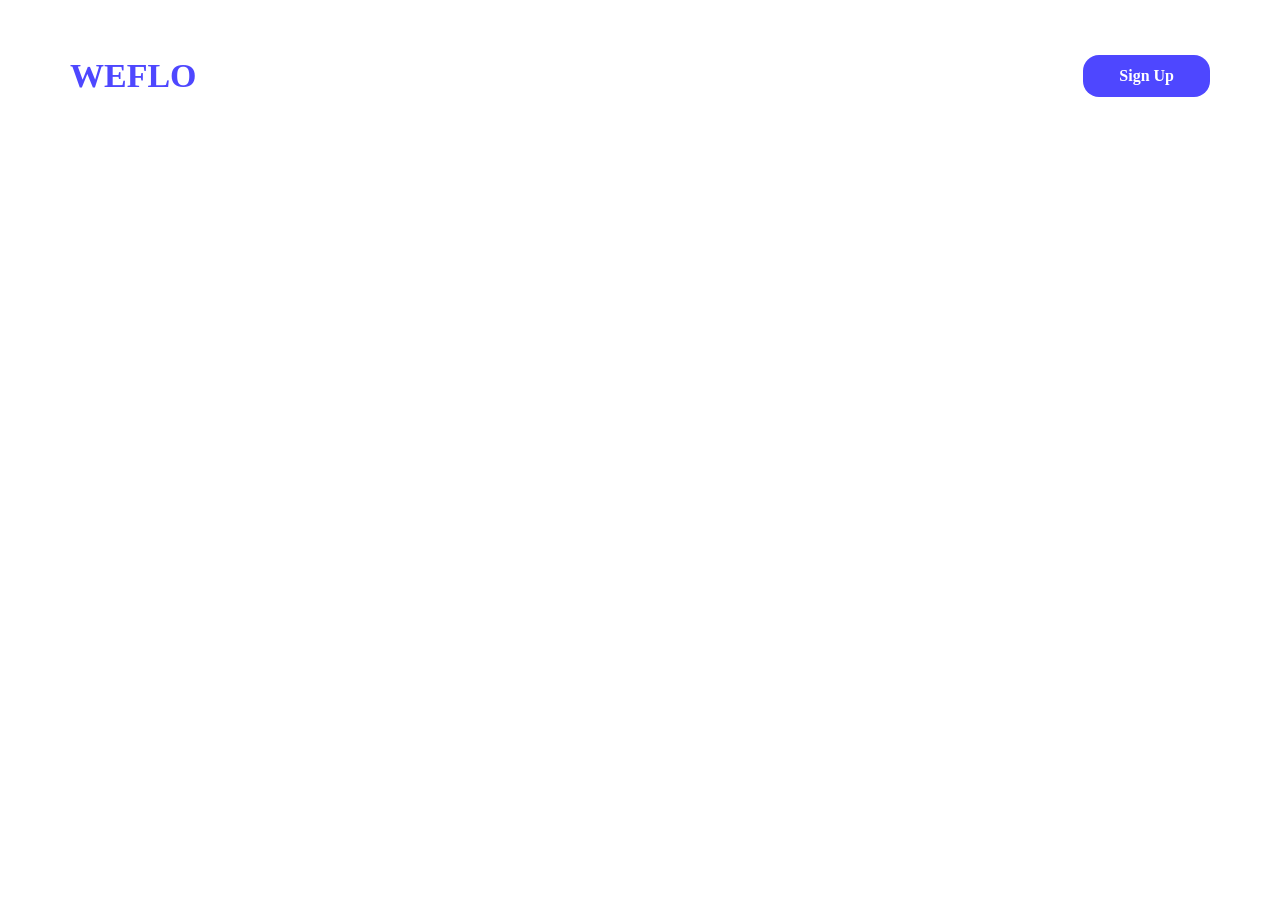
==== B12A01-landing-launchpad/index.html @ a4f05caf "Add navigation bar layout and styling" ====
<!DOCTYPE html>
<html lang="en">

<head>
    <meta charset="UTF-8">
    <meta name="viewport" content="width=device-width, initial-scale=1.0">
    <title>B12A01-landing-launchpad</title>

    <link rel="preconnect" href="https://fonts.googleapis.com">
    <link rel="preconnect" href="https://fonts.gstatic.com" crossorigin>
    <link
        href="https://fonts.googleapis.com/css2?family=Fira+Code:wght@300..700&family=Inter:ital,opsz,wght@0,14..32,100..900;1,14..32,100..900&family=Merriweather:ital,opsz,wght@0,18..144,300..900;1,18..144,300..900&family=Open+Sans:ital,wght@0,300..800;1,300..800&family=Plus+Jakarta+Sans:ital,wght@0,200..800;1,200..800&family=Poppins:ital,wght@0,100;0,200;0,300;0,400;0,500;0,600;0,700;0,800;0,900;1,100;1,200;1,300;1,400;1,500;1,600;1,700;1,800;1,900&family=Raleway:ital,wght@0,100..900;1,100..900&display=swap"
        rel="stylesheet">

    <link rel="stylesheet" href="styles/styles.css">
</head>

<body>

    <header>
        <nav class="nav-bar">
            <div class="logo">Weflo</div>
            <div class="button primary-color">Sign Up</div>
        </nav>
    </header>
    <main>

    </main>
    <footer>

    </footer>








</body>

</html>
---- B12A01-landing-launchpad/styles/styles.css ----
* {
    padding: 0;
    margin: 0;
    box-sizing: border-box;
    font-family: font-family: "Raleway", sans-serif;

}

body {
    min-height: 100vh;
}


/* Shared Styles */

.primary-color {
    background-color: #4E47FF;
}

.nav-bar {
    max-width: 1140px;
    margin: 0 auto;
    display: flex;
    justify-content: space-between;
    align-items: center;
    padding: 50px 0;
}

.logo {
    font-size: 34px;
    font-weight: 900;
    line-height: 51px;
    color: #4E47FF;
    text-transform: uppercase;
}
.button {
    font-size: 16px;
    font-weight: bold;
    color: white;
    padding: 12px 36px;
    border-radius: 16px;
}
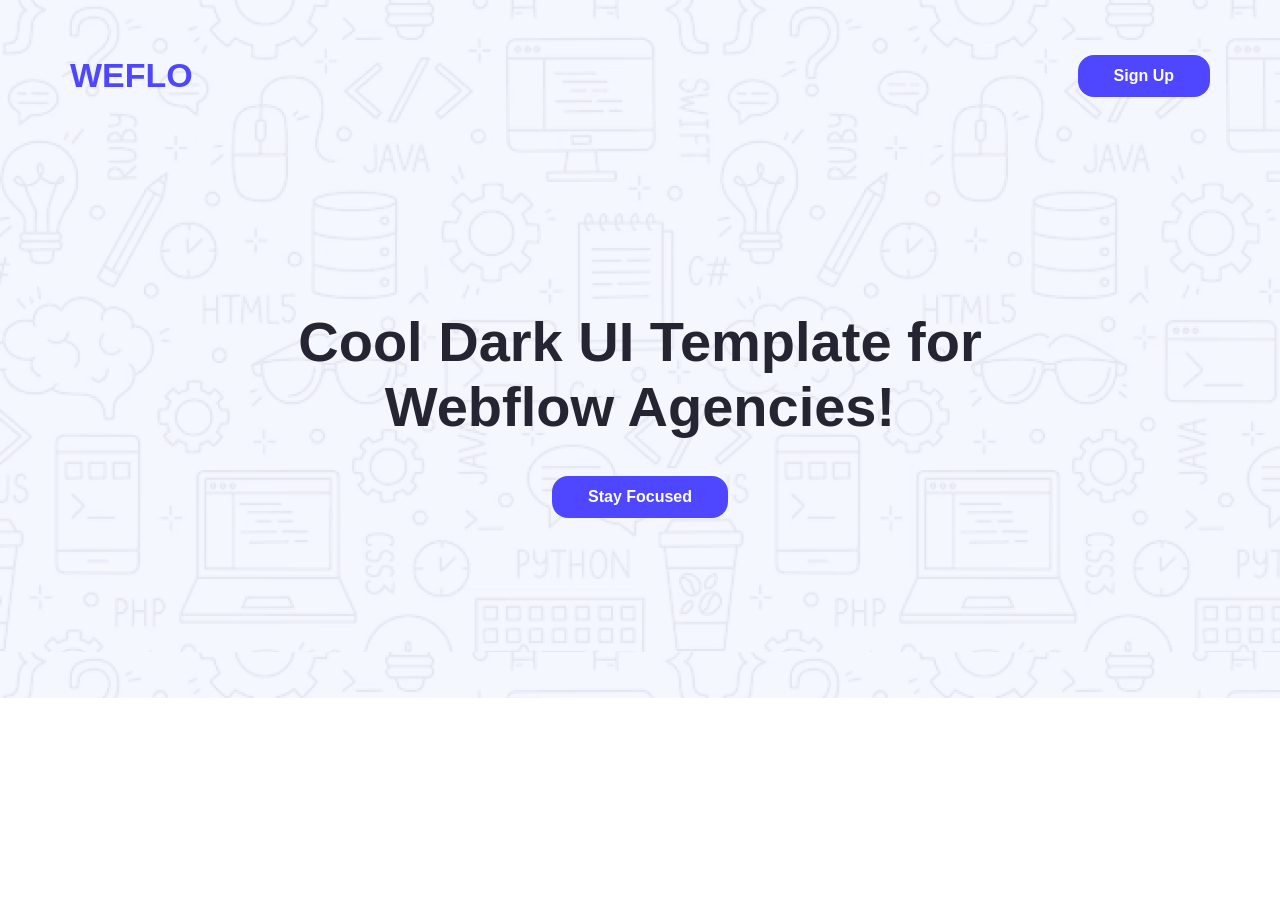
==== commit 8b277ad0: "Add banner layout and styling" ====
--- a/B12A01-landing-launchpad/index.html
+++ b/B12A01-landing-launchpad/index.html
@@ -20,8 +20,12 @@
     <header>
         <nav class="nav-bar">
             <div class="logo">Weflo</div>
-            <div class="button primary-color">Sign Up</div>
+            <div class="primary-btn primary-bg-color">Sign Up</div>
         </nav>
+        <section class="banner text-center">
+            <h1 class="banner-title">Cool Dark UI Template for Webflow Agencies!</h1>
+            <button class="primary-btn primary-bg-color">Stay Focused</button>
+        </section>
     </header>
     <main>
 
--- a/B12A01-landing-launchpad/styles/styles.css
+++ b/B12A01-landing-launchpad/styles/styles.css
@@ -2,7 +2,7 @@
     padding: 0;
     margin: 0;
     box-sizing: border-box;
-    font-family: font-family: "Raleway", sans-serif;
+    font-family: "Raleway", sans-serif;
 
 }
 
@@ -13,13 +13,29 @@
 
 /* Shared Styles */
 
-.primary-color {
+.primary-bg-color {
     background-color: #4E47FF;
 }
 
-.nav-bar {
+.primary-btn {
+    font-size: 16px;
+    font-weight: bold;
+    color: white;
+    padding: 12px 36px;
+    border-radius: 16px;
+    border: none;
+}
+
+.text-center {
+    text-align: center;
+}
+
+.nav-bar,
+.banner {
     max-width: 1140px;
     margin: 0 auto;
+}
+.nav-bar {
     display: flex;
     justify-content: space-between;
     align-items: center;
@@ -33,10 +49,23 @@
     color: #4E47FF;
     text-transform: uppercase;
 }
-.button {
-    font-size: 16px;
+
+
+
+.banner {
+    padding: 158px 0;
+}
+
+.banner-title {
+    width: 905px;
+    margin: 0 auto;
+    font-size: 56px;
+    color: #252432;
     font-weight: bold;
-    color: white;
-    padding: 12px 36px;
-    border-radius: 16px;
+    margin-bottom: 37px;
+}
+
+header {
+    background-image: url(../Assets/Hero-bg.png);
+    min-height: 698px;
 }
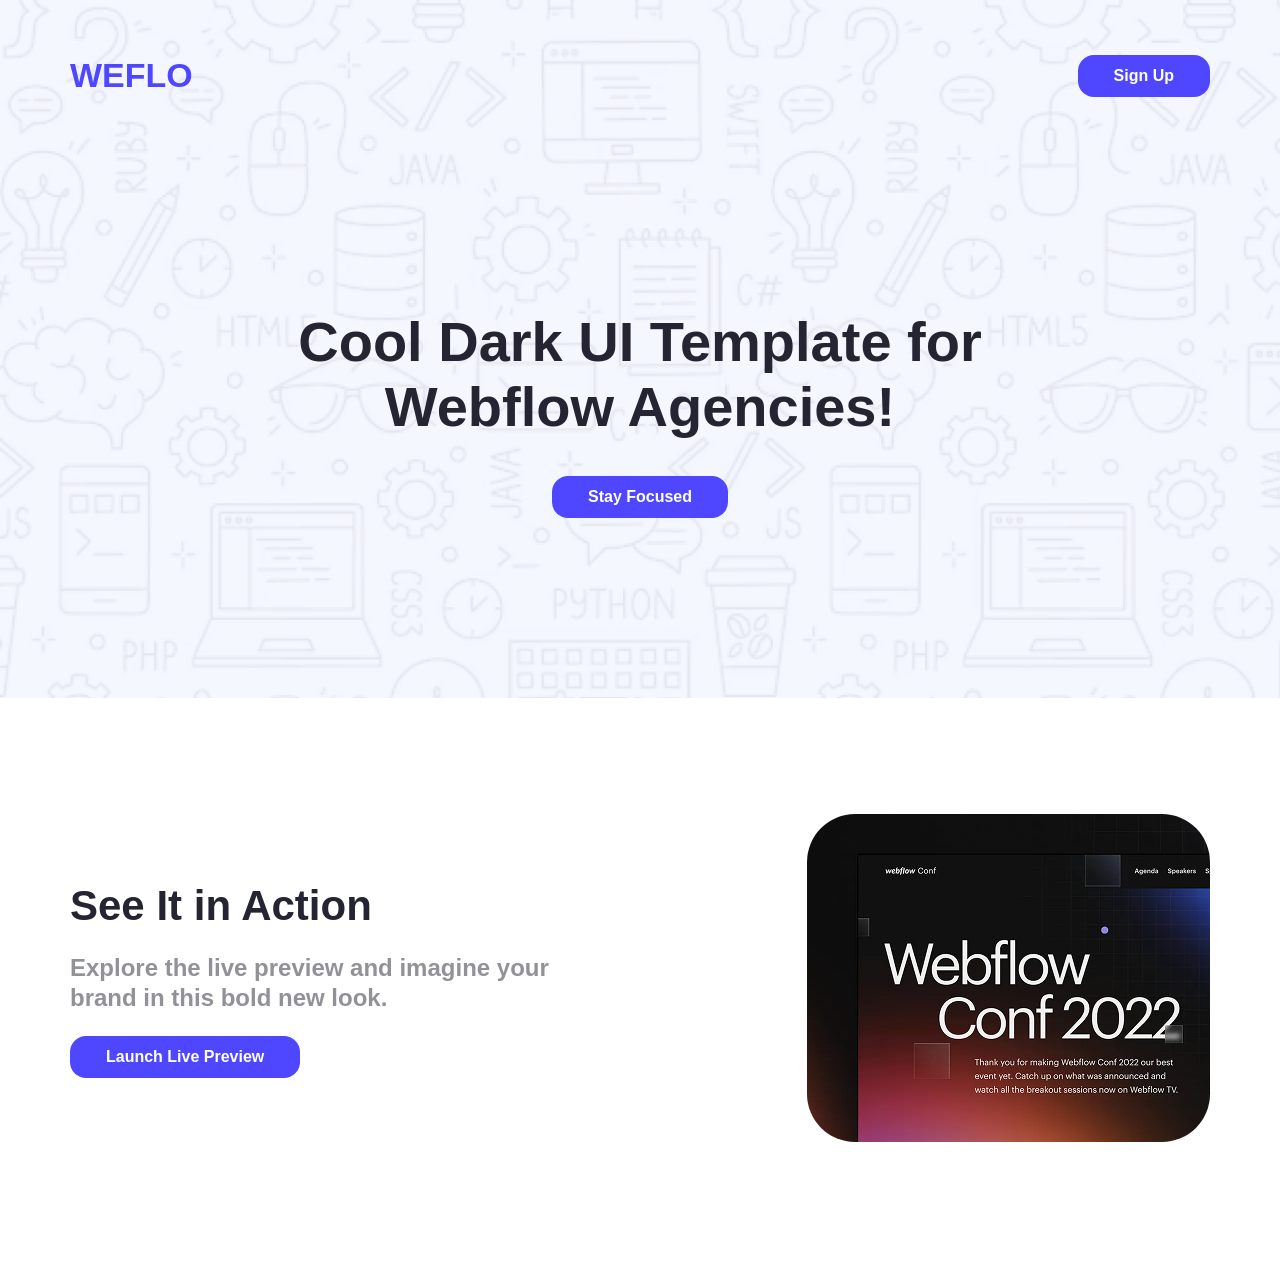
==== commit 76a1a179: "Add action section layout and styling" ====
--- a/B12A01-landing-launchpad/index.html
+++ b/B12A01-landing-launchpad/index.html
@@ -27,9 +27,64 @@
             <button class="primary-btn primary-bg-color">Stay Focused</button>
         </section>
     </header>
+
     <main>
 
+        <div class="action-section">
+            <div class="action-content">
+                <h2 class="action-title">See It in Action</h2>
+                <h3 class="action-sub-title">Explore the live preview and imagine your brand in this bold new look.</h3>
+                <button class="action-button primary-btn primary-bg-color">Launch Live Preview</button>
+            </div>
+            <div class="action-section-img">
+                <img src="Assets/wc-mini.png" alt="">
+            </div>
+        </div>
+
+
+
+
+
+
+
+
+
+
+
+
+
+
+
+
+
+
+
+
+
+
+
+
+
+
+
+
     </main>
+
+
+
+
+
+
+
+
+
+
+
+
+
+
+
+
     <footer>
 
     </footer>
--- a/B12A01-landing-launchpad/styles/styles.css
+++ b/B12A01-landing-launchpad/styles/styles.css
@@ -31,7 +31,8 @@
 }
 
 .nav-bar,
-.banner {
+.banner,
+main {
     max-width: 1140px;
     margin: 0 auto;
 }
@@ -67,5 +68,35 @@
 
 header {
     background-image: url(../Assets/Hero-bg.png);
+    background-color: rgba(78, 71, 255, 0.01);
     min-height: 698px;
+    background-size: cover;
+}
+
+
+/* Action section styles */
+
+.action-section {
+    margin: 116px 0;
+    display: flex;
+    justify-content: space-between;
+    align-items: center;
+}
+.action-content {
+    width: 517px;
+}
+.action-title {
+    font-size: 42px;
+    color: #252432;
+    font-weight: bold;
+}
+.action-sub-title {
+    font-size: 24px;
+    line-height: 30px;
+    color: rgba(37, 36, 50, 0.5);
+    margin: 23px 0;
+}
+
+.action-section-img img{
+    border-radius: 48px;
 }
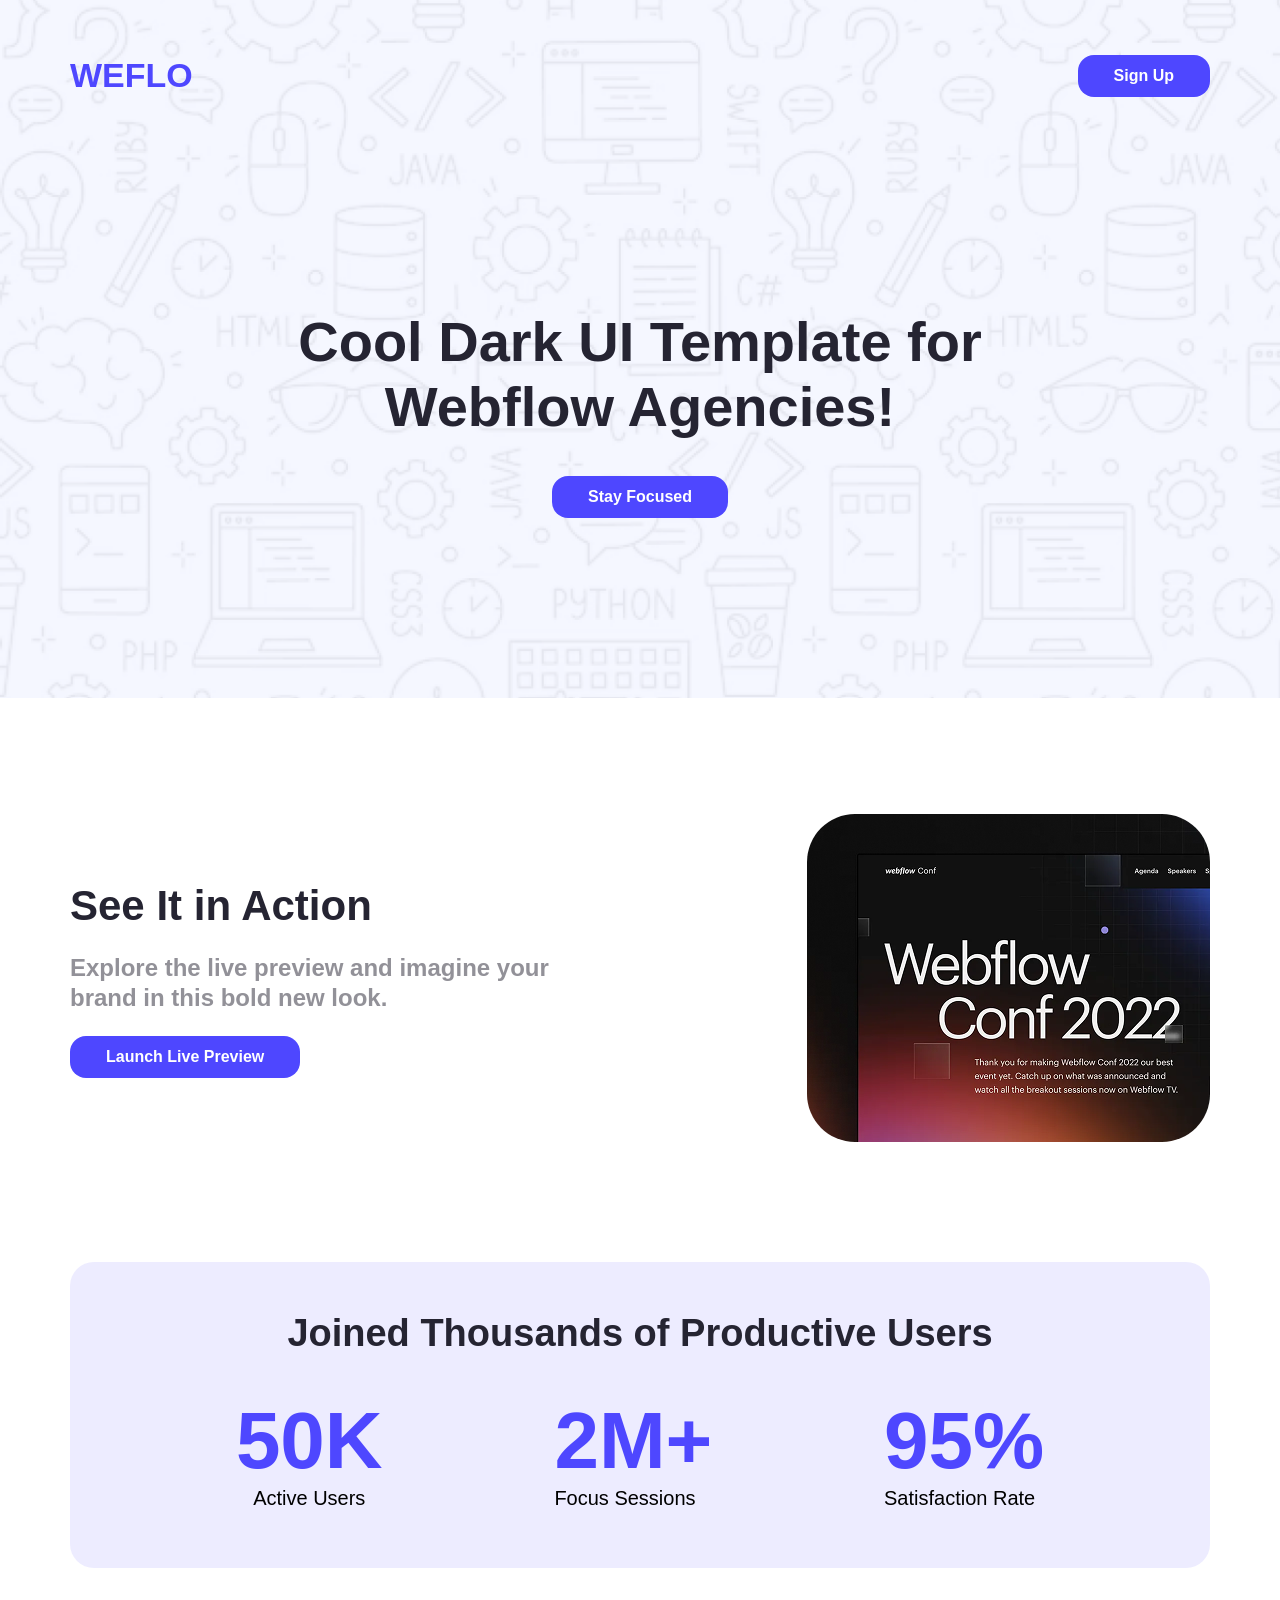
==== commit bcd87c99: "Add productive user section layout and styling" ====
--- a/B12A01-landing-launchpad/index.html
+++ b/B12A01-landing-launchpad/index.html
@@ -6,6 +6,11 @@
     <meta name="viewport" content="width=device-width, initial-scale=1.0">
     <title>B12A01-landing-launchpad</title>
 
+    <link rel="preconnect" href="https://fonts.googleapis.com">
+    <link rel="preconnect" href="https://fonts.gstatic.com" crossorigin>
+    <link
+        href="https://fonts.googleapis.com/css2?family=Fira+Code:wght@300..700&family=Inter:ital,opsz,wght@0,14..32,100..900;1,14..32,100..900&family=Merriweather:ital,opsz,wght@0,18..144,300..900;1,18..144,300..900&family=Open+Sans:ital,wght@0,300..800;1,300..800&family=Plus+Jakarta+Sans:ital,wght@0,200..800;1,200..800&family=Poppins:ital,wght@0,100;0,200;0,300;0,400;0,500;0,600;0,700;0,800;0,900;1,100;1,200;1,300;1,400;1,500;1,600;1,700;1,800;1,900&family=Raleway:ital,wght@0,100..900;1,100..900&display=swap"
+        rel="stylesheet">
     <link rel="preconnect" href="https://fonts.googleapis.com">
     <link rel="preconnect" href="https://fonts.gstatic.com" crossorigin>
     <link
@@ -30,7 +35,7 @@
 
     <main>
 
-        <div class="action-section">
+        <section class="action-section">
             <div class="action-content">
                 <h2 class="action-title">See It in Action</h2>
                 <h3 class="action-sub-title">Explore the live preview and imagine your brand in this bold new look.</h3>
@@ -39,8 +44,25 @@
             <div class="action-section-img">
                 <img src="Assets/wc-mini.png" alt="">
             </div>
-        </div>
+        </section>
 
+        <section class="productive-user-section">
+            <h2 class="productive-user-title text-center">Joined Thousands of Productive Users</h2>
+            <div class="stats-container">
+                <div class="stats-cards text-center">
+                    <h3 class="stats-matrics">50K</h3>
+                    <p class="stats-name">Active Users</p>
+                </div>
+                <div class="stats-cards">
+                    <h3 class="stats-matrics">2M+</h3>
+                    <p class="stats-name">Focus Sessions</p>
+                </div>
+                <div class="stats-cards">
+                    <h3 class="stats-matrics">95%</h3>
+                    <p class="stats-name">Satisfaction Rate</p>
+                </div>
+            </div>
+        </section>
 
 
 
--- a/B12A01-landing-launchpad/styles/styles.css
+++ b/B12A01-landing-launchpad/styles/styles.css
@@ -99,4 +99,39 @@
 
 .action-section-img img{
     border-radius: 48px;
+}
+
+/* Productive user section style */
+
+
+.productive-user-section {
+    margin: 116px 0 137px 0;
+    background: rgba(78, 71, 255, 0.1);
+    min-height: 306px;
+    padding: 50px 80px;
+    border-radius: 24px;
+}
+
+.productive-user-title {
+    font-size: 38px;
+    font-weight: bold;
+    color: #252432;
+}
+
+.stats-container {
+    margin-top: 40px;
+    display: flex;
+    justify-content: space-around;
+    align-items: center;
+}
+
+.stats-matrics {
+    font-family: "Inter", sans-serif;
+    color: #4E47FF;
+    font-size: 80px;
+    font-weight: bold;
+}
+
+.stats-name {
+    font-size: 20px;
 }
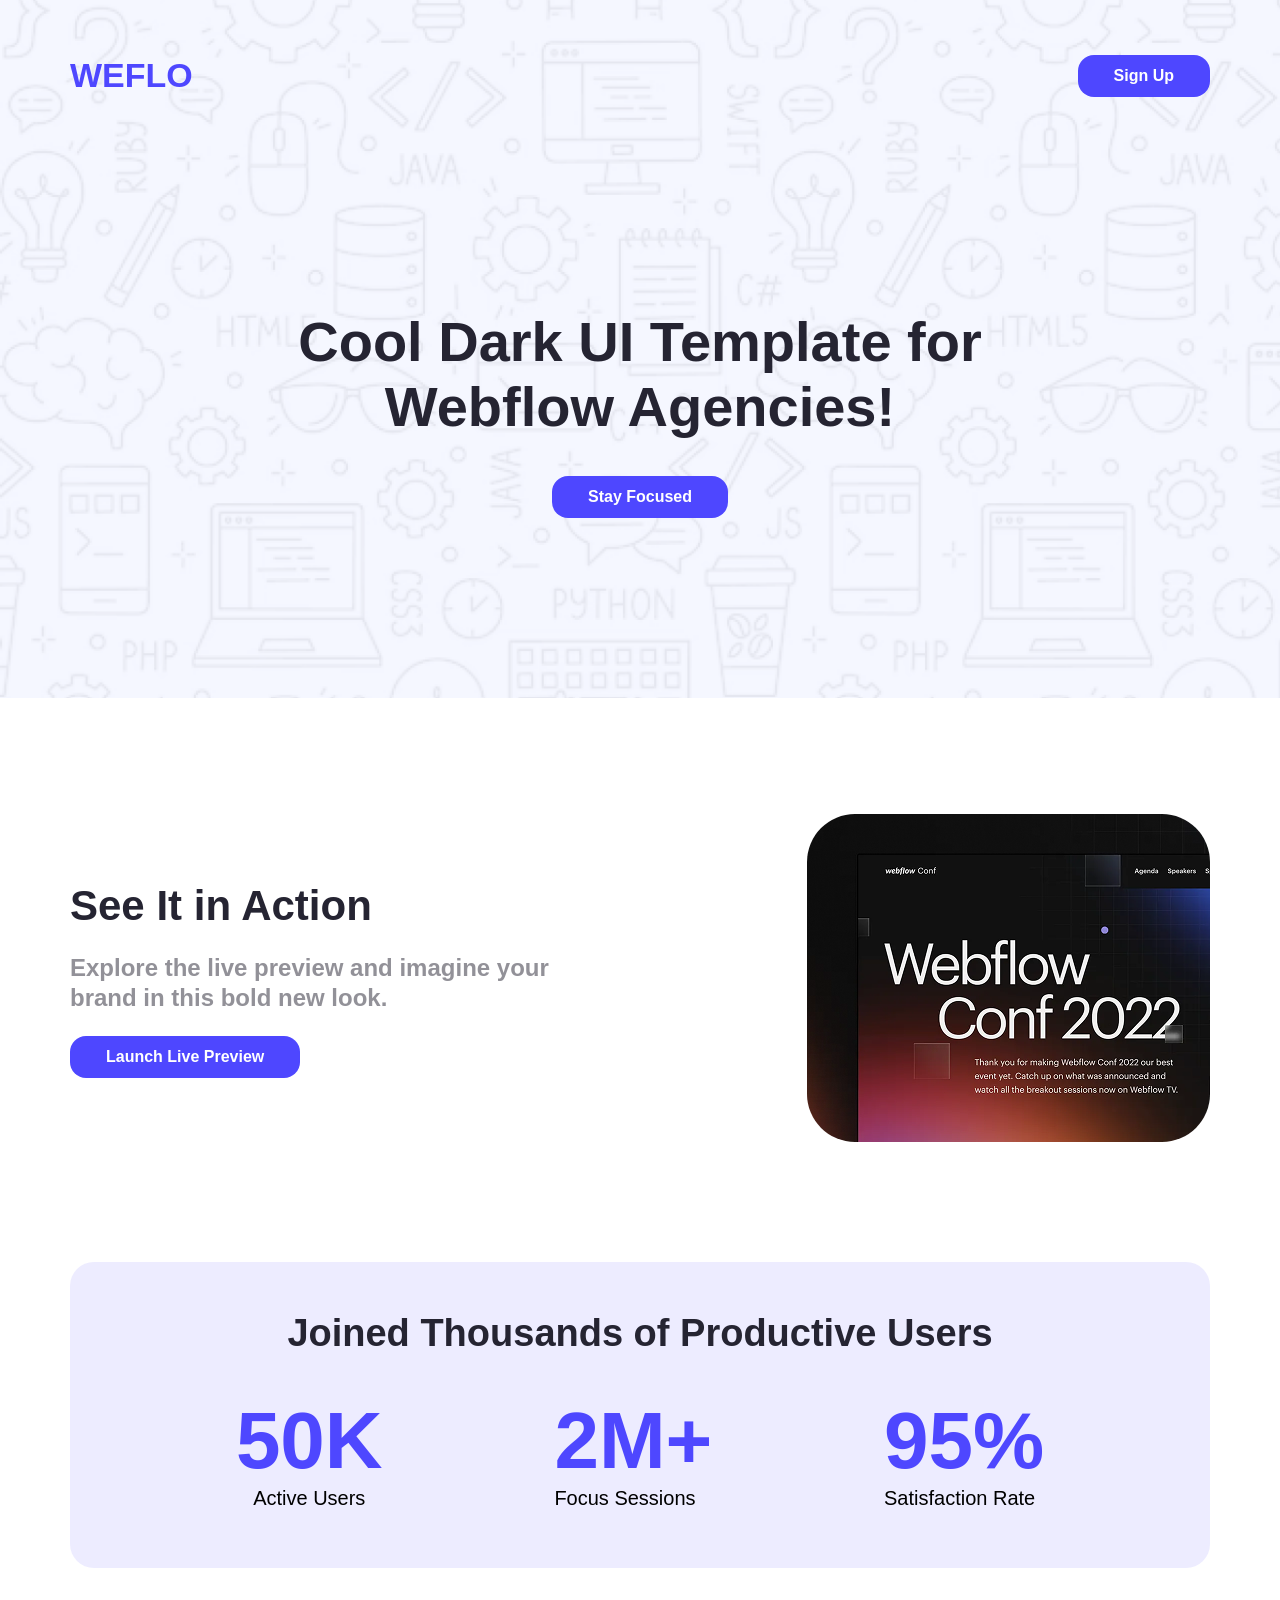
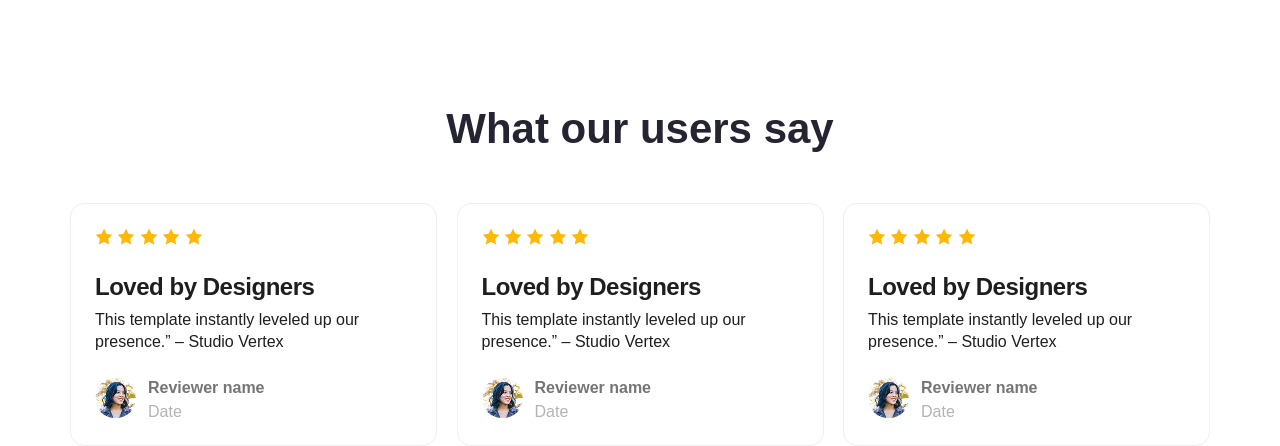
==== commit 803bae2f: "Add user feedback section layout and styling" ====
--- a/B12A01-landing-launchpad/index.html
+++ b/B12A01-landing-launchpad/index.html
@@ -64,6 +64,83 @@
             </div>
         </section>
 
+        <section class="user-feedback-section">
+            <h2 class="user-feedback-title text-center">What our users say</h2>
+            <div class="user-cards">
+                <div class="user-card-container">
+                    <div class="review-star-img">
+                        <img src="Assets/icon-star.png" alt="">
+                        <img src="Assets/icon-star.png" alt="">
+                        <img src="Assets/icon-star.png" alt="">
+                        <img src="Assets/icon-star.png" alt="">
+                        <img src="Assets/icon-star.png" alt="">
+                    </div>
+                    <div class="card-content">
+                        <h3 class="card-title">Loved by Designers</h3>
+                        <p class="card-description">This template instantly leveled up our presence.” – Studio Vertex
+                        </p>
+                    </div>
+                    <div class="reviwer">
+                        <div class="reviewer-img">
+                            <img src="Assets/avatar.png" alt="" class="user-img">
+                        </div>
+                        <div class="reviwer-info">
+                            <h4 class="reviewer-name">Reviewer name</h4>
+                            <p class="date">Date</p>
+                        </div>
+                    </div>
+                </div>
+
+                <div class="user-card-container">
+                    <div class="review-star-img">
+                        <img src="Assets/icon-star.png" alt="">
+                        <img src="Assets/icon-star.png" alt="">
+                        <img src="Assets/icon-star.png" alt="">
+                        <img src="Assets/icon-star.png" alt="">
+                        <img src="Assets/icon-star.png" alt="">
+                    </div>
+                    <div class="card-content">
+                        <h3 class="card-title">Loved by Designers</h3>
+                        <p class="card-description">This template instantly leveled up our presence.” – Studio Vertex
+                        </p>
+                    </div>
+                    <div class="reviwer">
+                        <div class="reviewer-img">
+                            <img src="Assets/avatar.png" alt="" class="user-img">
+                        </div>
+                        <div class="reviwer-info">
+                            <h4 class="reviewer-name">Reviewer name</h4>
+                            <p class="date">Date</p>
+                        </div>
+                    </div>
+                </div>
+
+                <div class="user-card-container">
+                    <div class="review-star-img">
+                        <img src="Assets/icon-star.png" alt="">
+                        <img src="Assets/icon-star.png" alt="">
+                        <img src="Assets/icon-star.png" alt="">
+                        <img src="Assets/icon-star.png" alt="">
+                        <img src="Assets/icon-star.png" alt="">
+                    </div>
+                    <div class="card-content">
+                        <h3 class="card-title">Loved by Designers</h3>
+                        <p class="card-description">This template instantly leveled up our presence.” – Studio Vertex
+                        </p>
+                    </div>
+                    <div class="reviwer">
+                        <div class="reviewer-img">
+                            <img src="Assets/avatar.png" alt="" class="user-img">
+                        </div>
+                        <div class="reviwer-info">
+                            <h4 class="reviewer-name">Reviewer name</h4>
+                            <p class="date">Date</p>
+                        </div>
+                    </div>
+                </div>
+            </div>
+        </section>
+
 
 
 
--- a/B12A01-landing-launchpad/styles/styles.css
+++ b/B12A01-landing-launchpad/styles/styles.css
@@ -134,4 +134,63 @@
 
 .stats-name {
     font-size: 20px;
+}
+
+/* User Feedback Section Styles */
+
+.user-feedback-title {
+    font-size: 42px;
+    color: #252432;
+    font-weight: bold;
+    margin-bottom: 50px;
+}
+
+.card-content {
+    padding: 24px 0;
+}
+.card-description {
+    font-family: "Inter", sans-serif;
+    line-height: 22px;
+    margin-top: 8px;
+    color: #1E1E1E;
+}
+.card-title {
+    font-size: 24px;
+    color: #1E1E1E;
+    font-weight: 600;
+    letter-spacing: -0.48px;
+}
+.user-cards {
+    display: flex;
+    justify-content: space-between;
+}
+.user-card-container {
+    width: 367px;
+    height: 243px;
+    padding: 24px;
+    border: 1px solid #F2EDED;
+    background-color: rgba(255, 255, 255, 0.5);
+    border-radius: 14px;
+}
+.reviwer {
+    display: flex;
+    align-items: center;
+}
+
+.reviewer-img img {
+    border-radius: 999px;
+    margin-right: 12px;
+}
+
+
+.reviewer-name {
+    color:#757575;
+    font-weight: 600;
+    line-height: 22px;
+    margin-bottom: 2px;
+}
+
+.date {
+    color: #B3B3B3;
+    line-height: 22px;
 }
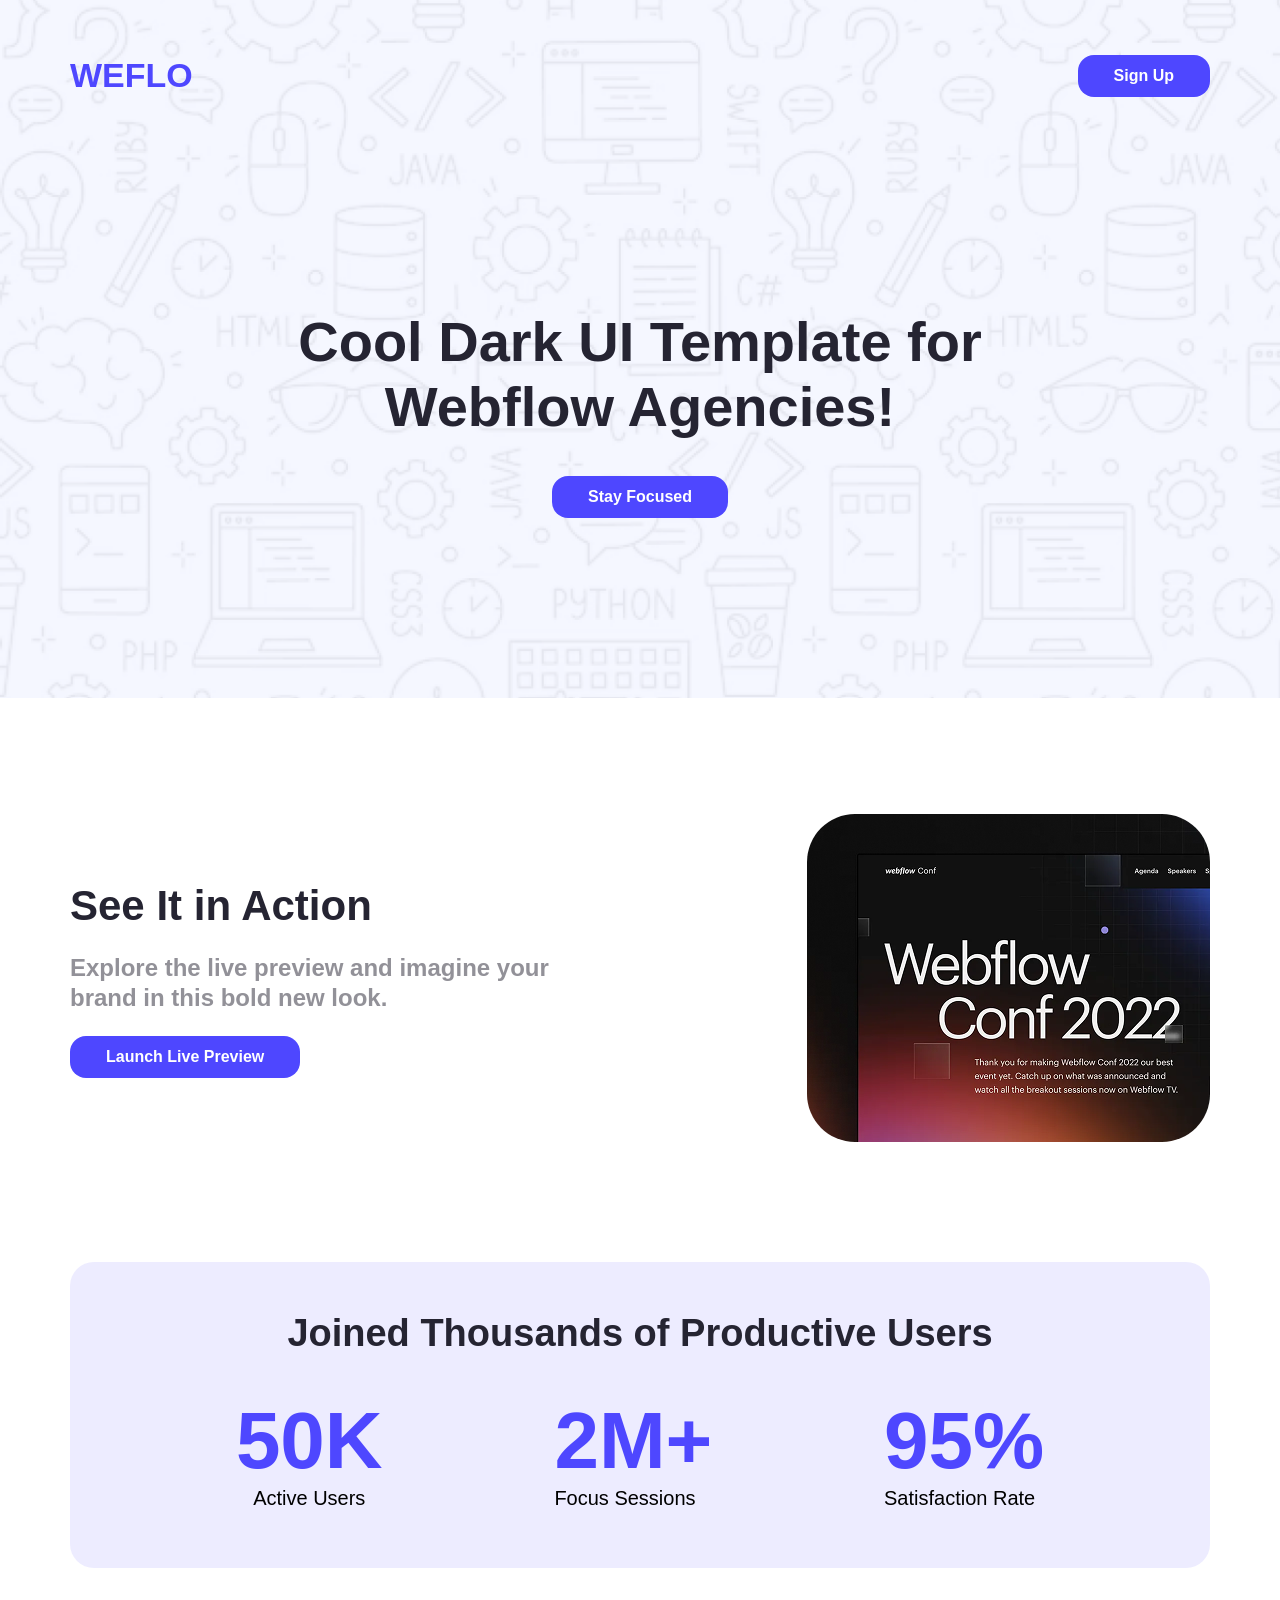
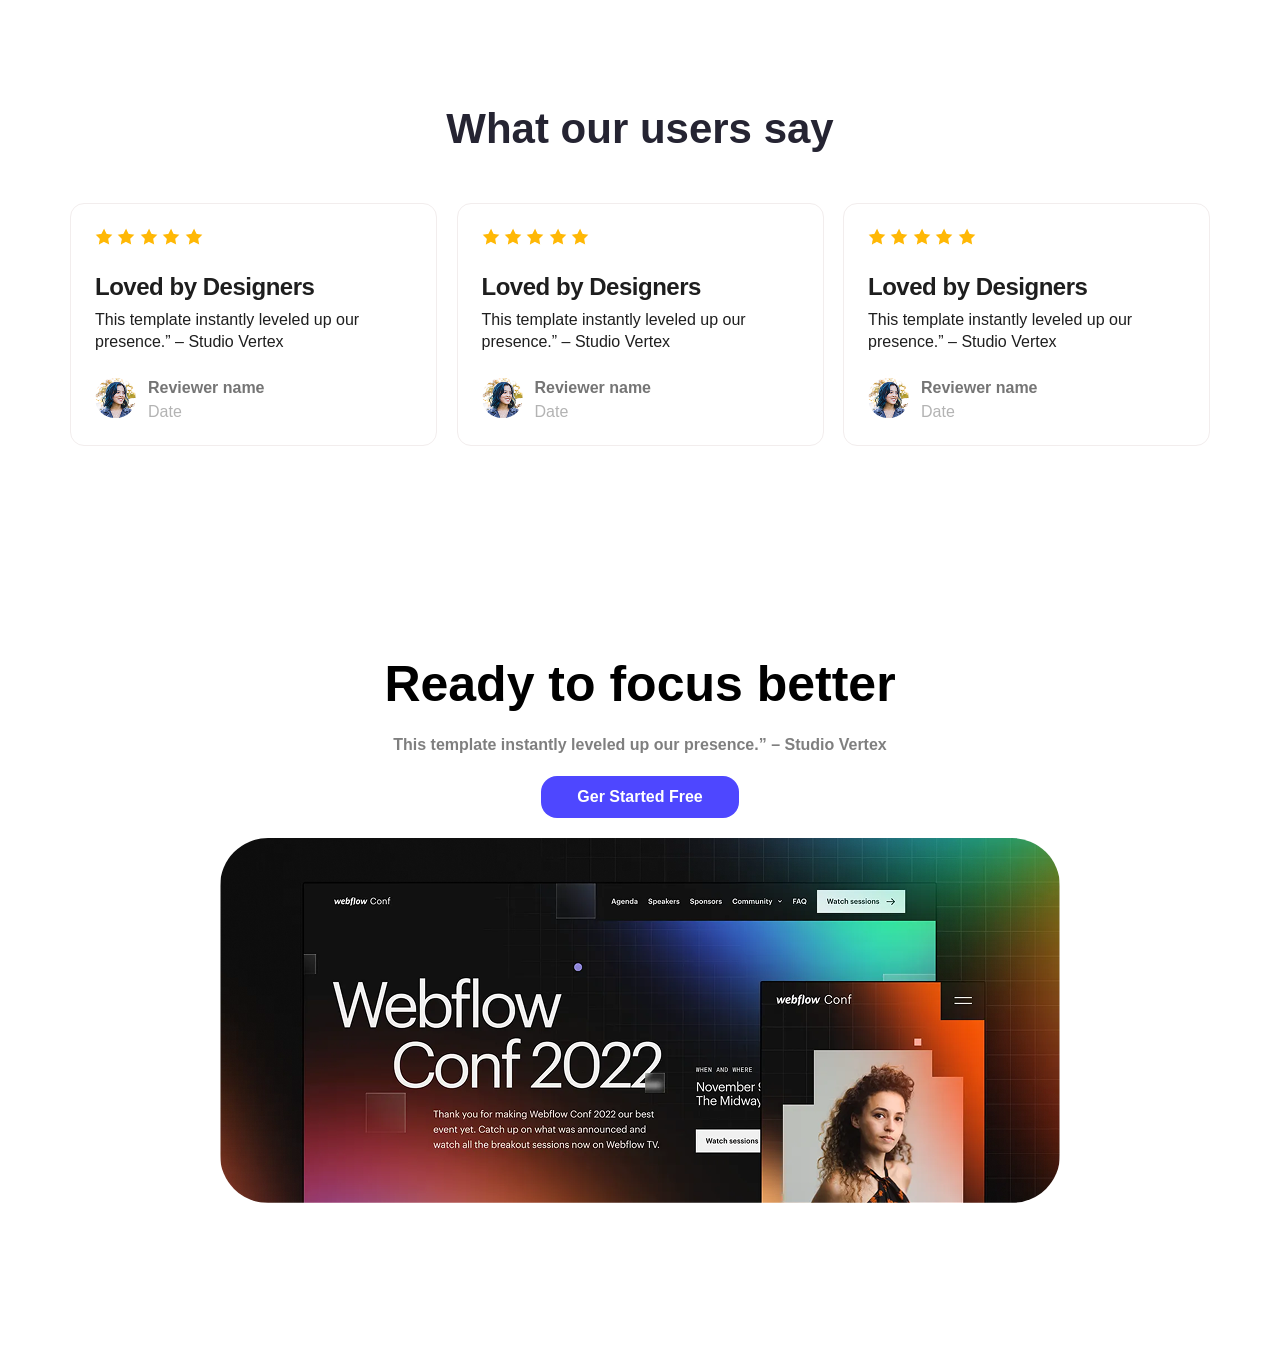
==== commit 7b9bdd3d: "Add ready to focus section layout and styling" ====
--- a/B12A01-landing-launchpad/index.html
+++ b/B12A01-landing-launchpad/index.html
@@ -141,29 +141,17 @@
             </div>
         </section>
 
-
-
-
-
-
-
-
-
-
-
-
-
-
-
-
-
-
-
-
-
-
-
-
+        <section class="ready-to-focus-focus">
+            <h2 class="focus-title text-center">Ready to focus better</h2>
+            <h3 class="focus-sub-title text-center">This template instantly leveled up our presence.” – Studio Vertex
+            </h3>
+            <div class="focus-btn text-center">
+                <button class="primary-btn primary-bg-color">Ger Started Free</button>
+            </div>
+            <div class="focus-image">
+                <img src="Assets/wc-big.png" alt="" class="focus-img">
+            </div>
+        </section>
 
 
 
--- a/B12A01-landing-launchpad/styles/styles.css
+++ b/B12A01-landing-launchpad/styles/styles.css
@@ -137,6 +137,10 @@
 }
 
 /* User Feedback Section Styles */
+
+.user-feedback-section {
+    margin-bottom: 137px;
+}
 
 .user-feedback-title {
     font-size: 42px;
@@ -193,4 +197,30 @@
 .date {
     color: #B3B3B3;
     line-height: 22px;
+}
+
+
+/* Ready to focus sectin styles */
+
+.ready-to-focus-focus {
+    margin-bottom: 92px;
+    padding: 71px 150px;
+    background-color: #ffffff;
+}
+.focus-title {
+    font-size: 50px;
+    font-weight: bold;
+    line-height: 60px;
+}
+.focus-sub-title{
+    line-height: 22px;
+    color: rgba(0, 0, 0, 0.5);
+    margin: 20px 0;
+    font-size: 16px;
+}
+.focus-btn {
+    margin: 20px 0;
+}
+.focus-img {
+    border-radius: 48px;
 }
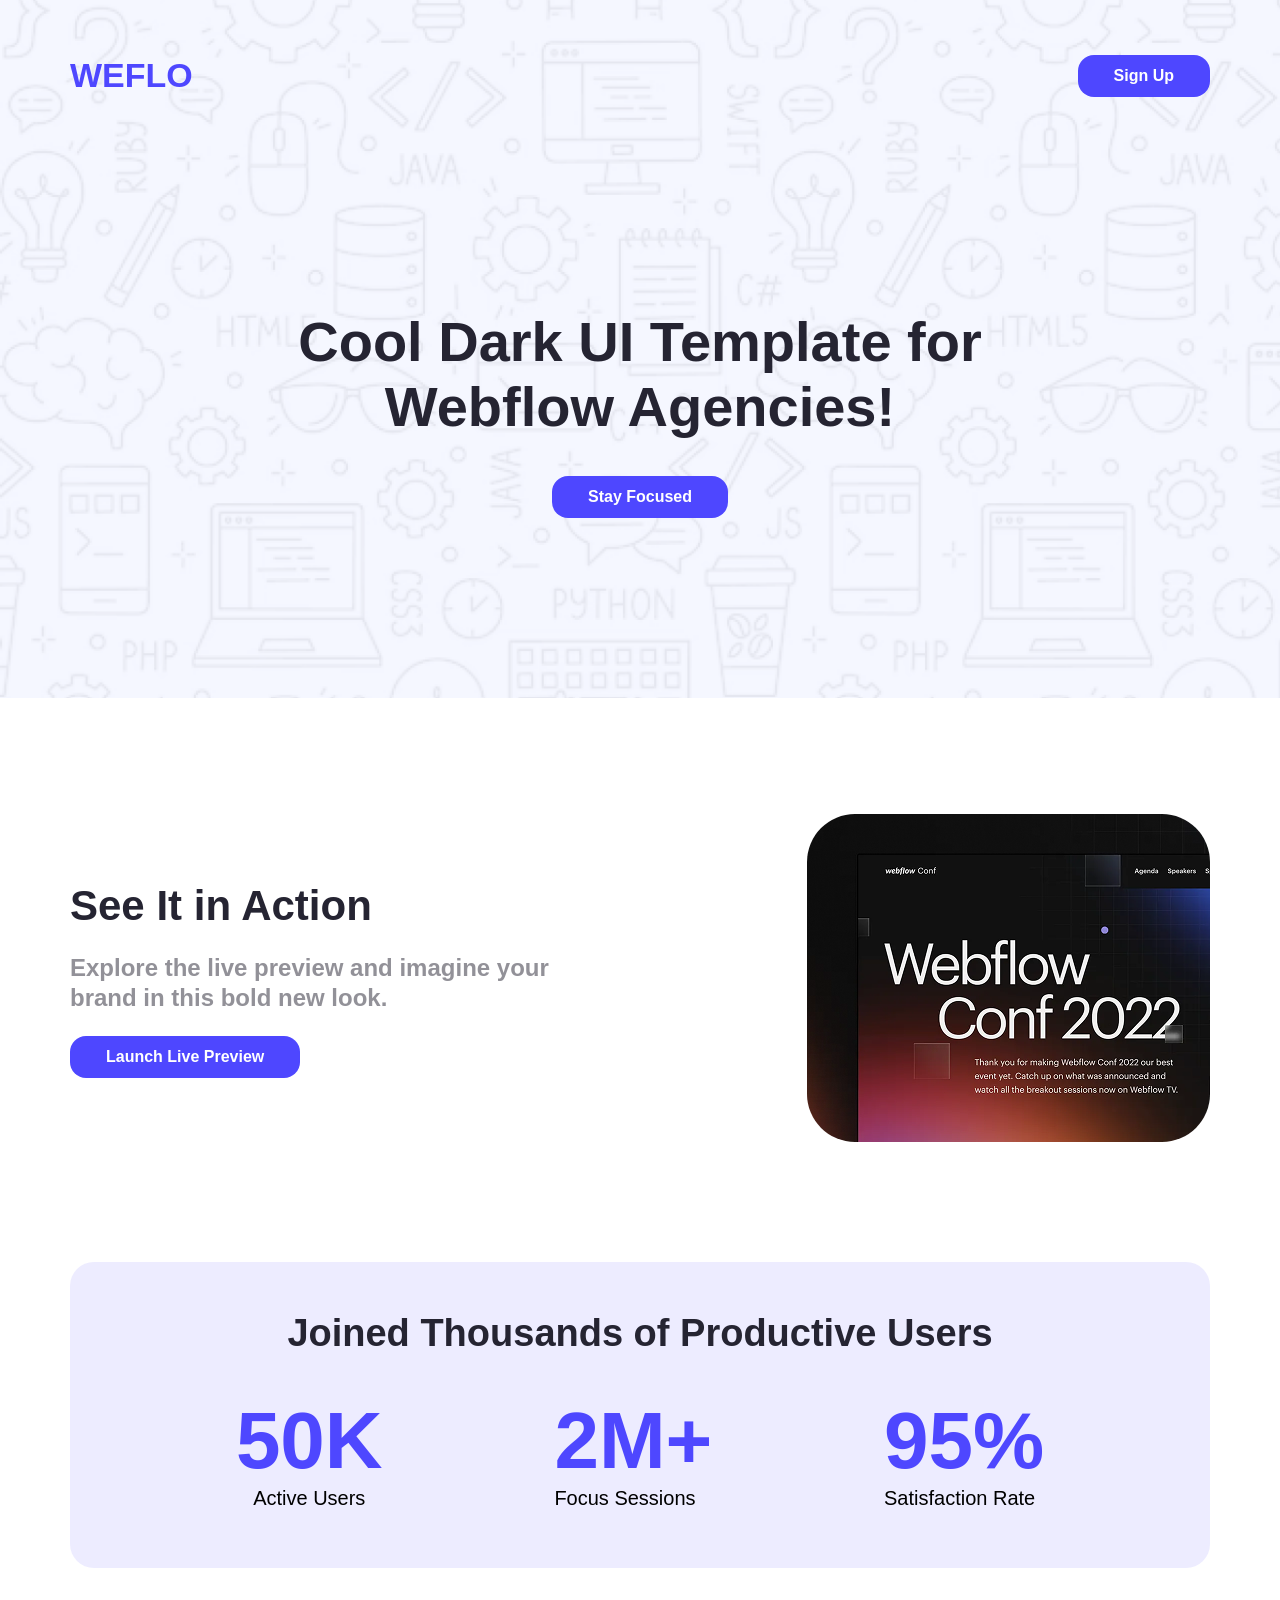
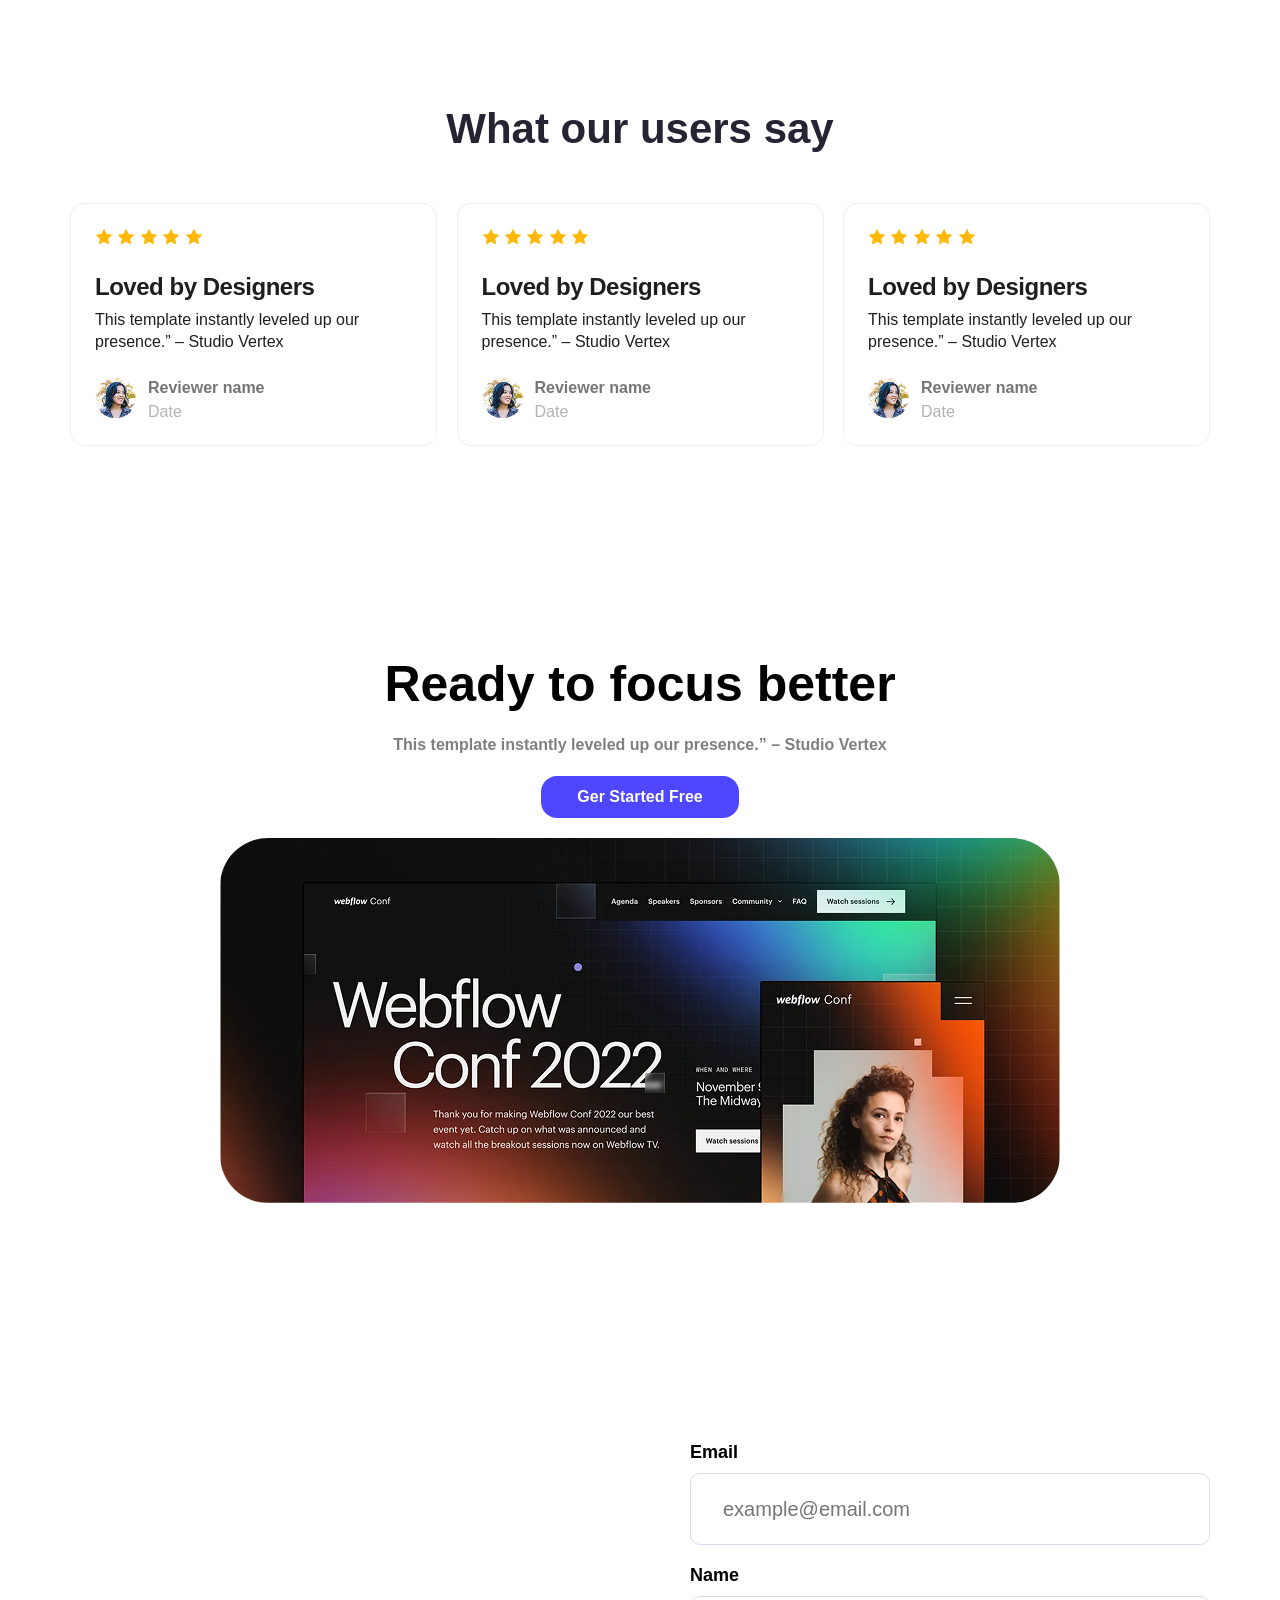
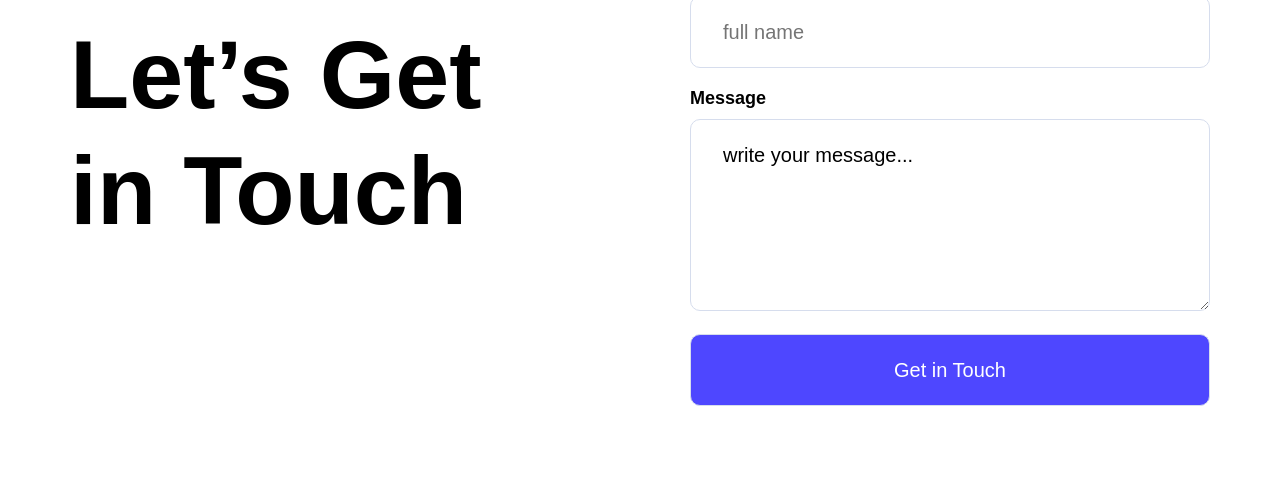
==== commit e3e38954: "Add get in touch section layout and styling" ====
--- a/B12A01-landing-launchpad/index.html
+++ b/B12A01-landing-launchpad/index.html
@@ -141,7 +141,7 @@
             </div>
         </section>
 
-        <section class="ready-to-focus-focus">
+        <section class="ready-to-focus-section">
             <h2 class="focus-title text-center">Ready to focus better</h2>
             <h3 class="focus-sub-title text-center">This template instantly leveled up our presence.” – Studio Vertex
             </h3>
@@ -153,7 +153,23 @@
             </div>
         </section>
 
-
+        <section class="get-in-touch-section">
+            <div class="get-in-touch-content">
+                <h2 class="get-in-touch-title">Let’s Get in Touch</h2>
+            </div>
+            <form class="get-in-touch-form">
+                <label for="email">Email</label>
+                <input type="email" name="email" id="email" placeholder="example@email.com">
+
+                <label for="name">Name</label>
+                <input type="text" name="name" id="name" placeholder="full name">
+
+                <label for="message">Message</label>
+                <textarea name="message" id="message" cols="30" rows="5">write your message...</textarea>
+
+                <input class="primary-bg-color touch-btn" type="submit" value="Get in Touch">
+            </form>
+        </section>
 
     </main>
 
--- a/B12A01-landing-launchpad/styles/styles.css
+++ b/B12A01-landing-launchpad/styles/styles.css
@@ -202,7 +202,7 @@
 
 /* Ready to focus sectin styles */
 
-.ready-to-focus-focus {
+.ready-to-focus-section {
     margin-bottom: 92px;
     padding: 71px 150px;
     background-color: #ffffff;
@@ -223,4 +223,57 @@
 }
 .focus-img {
     border-radius: 48px;
-}+}
+
+
+
+
+/* Get in touch section styles */
+
+
+.get-in-touch-section {
+    display: flex;
+    justify-content: space-between;
+    align-items: center;
+    padding: 71px 0;
+    gap: 100px;
+}
+.get-in-touch-content {
+    width: 50%;
+}
+form {
+    width: 50%;
+}
+.get-in-touch-title {
+    font-size: 97px;
+    font-weight: bold;
+    color: black;
+    line-height: 116px;
+}
+
+.get-in-touch-form input[type="email"], input[type="text"], input[type="submit"], textarea{
+    font-family: "Inter", sans-serif;
+    font-size: 20px;
+    line-height: 30px;
+    display: inline-block;
+    padding: 20px 32px;
+    width: 100%;
+    border-radius: 10px;
+    border: 1px solid #D6DDED;
+    margin-bottom: 19px;
+}
+
+.get-in-touch-form label{
+    font-family: "Inter", sans-serif;
+    font-size: 18px;
+    font-weight: 600;
+    line-height: 22px;
+    display: inline-block;
+    margin-bottom: 10px;
+}
+
+.touch-btn {
+    color: white;
+}
+
+
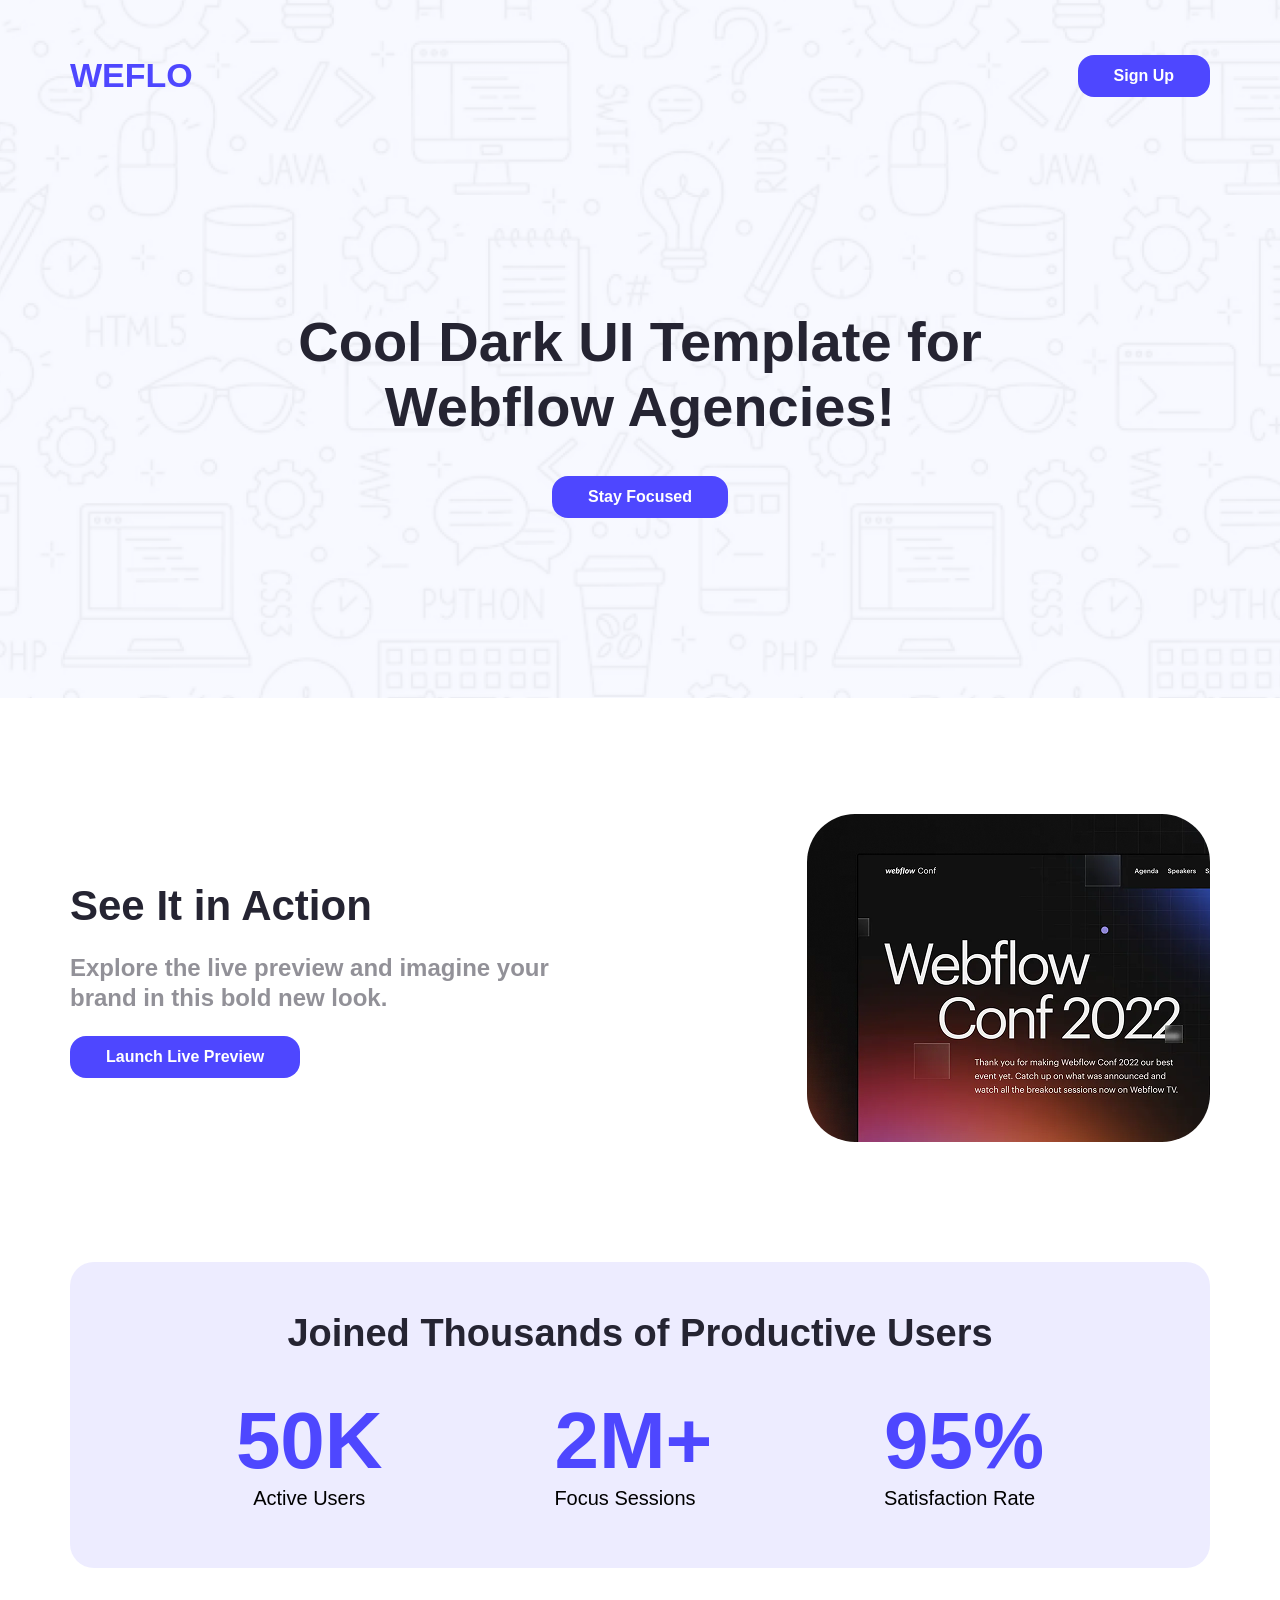
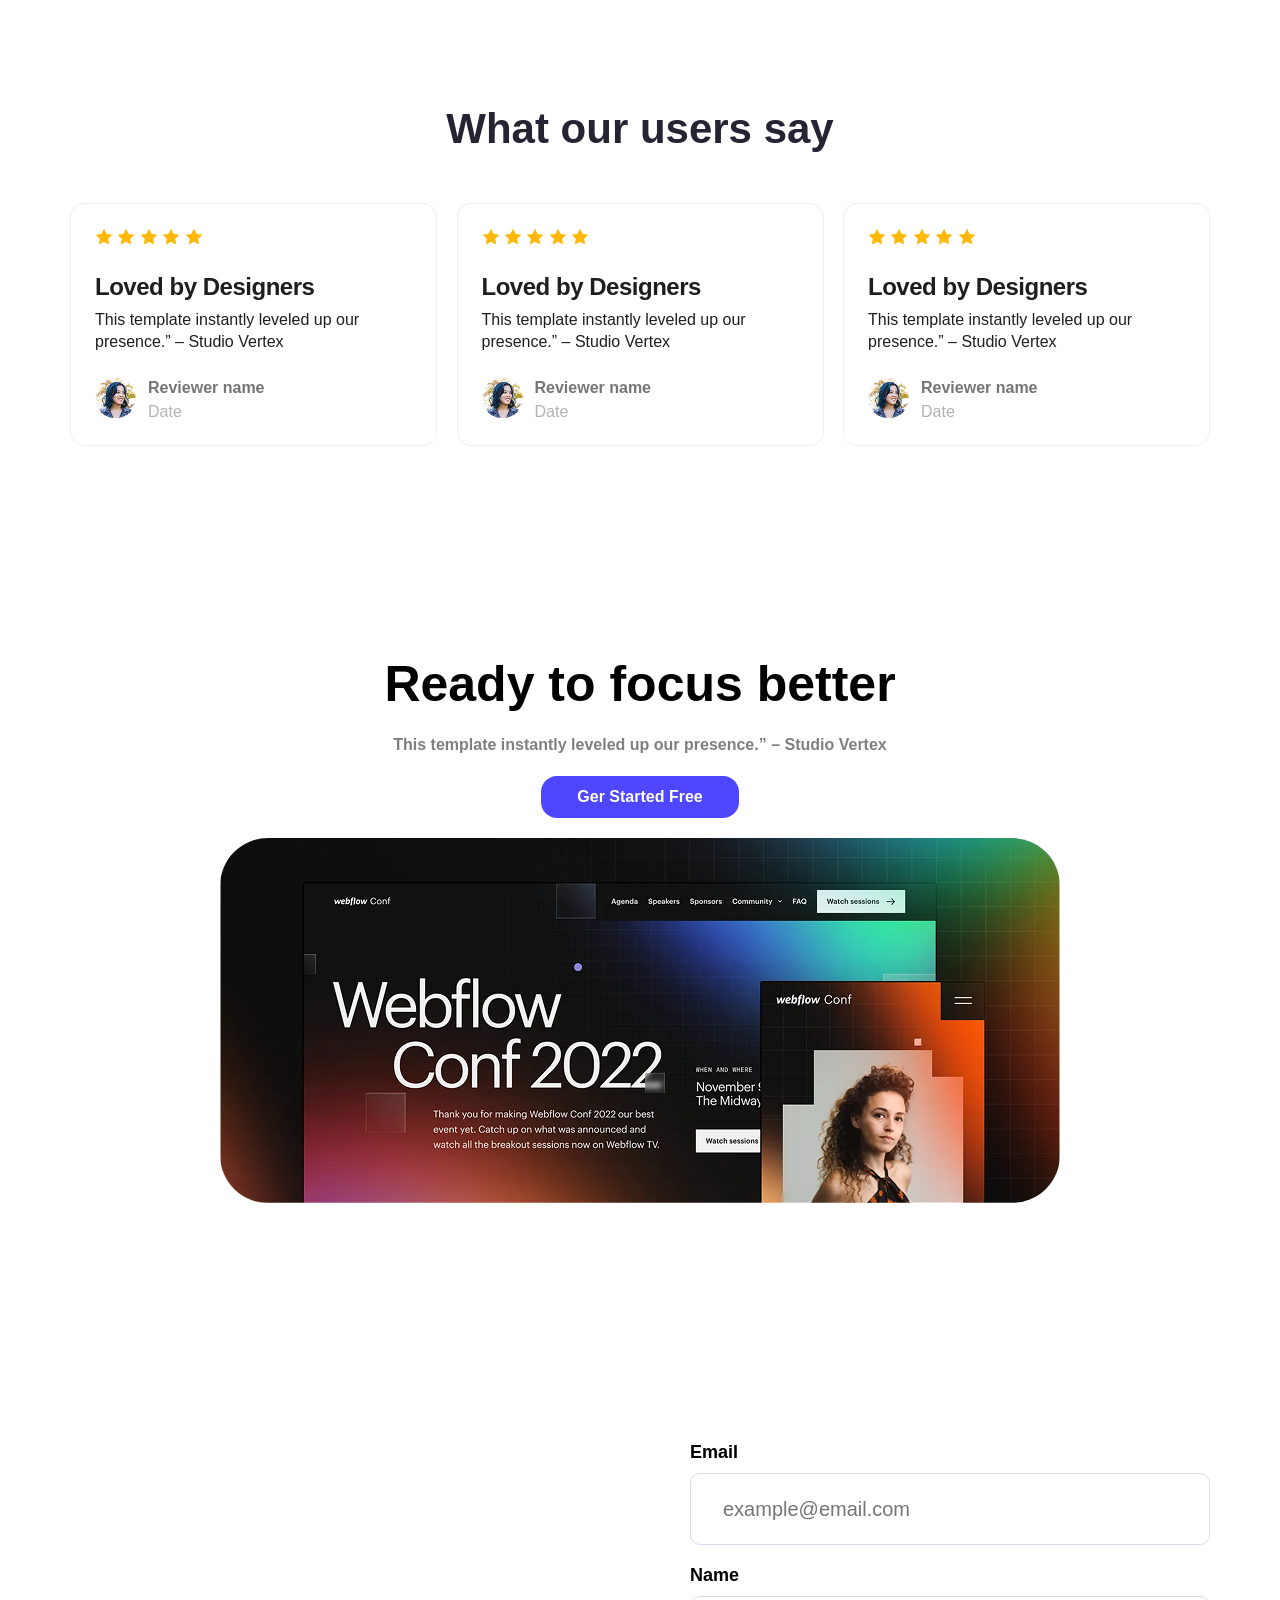
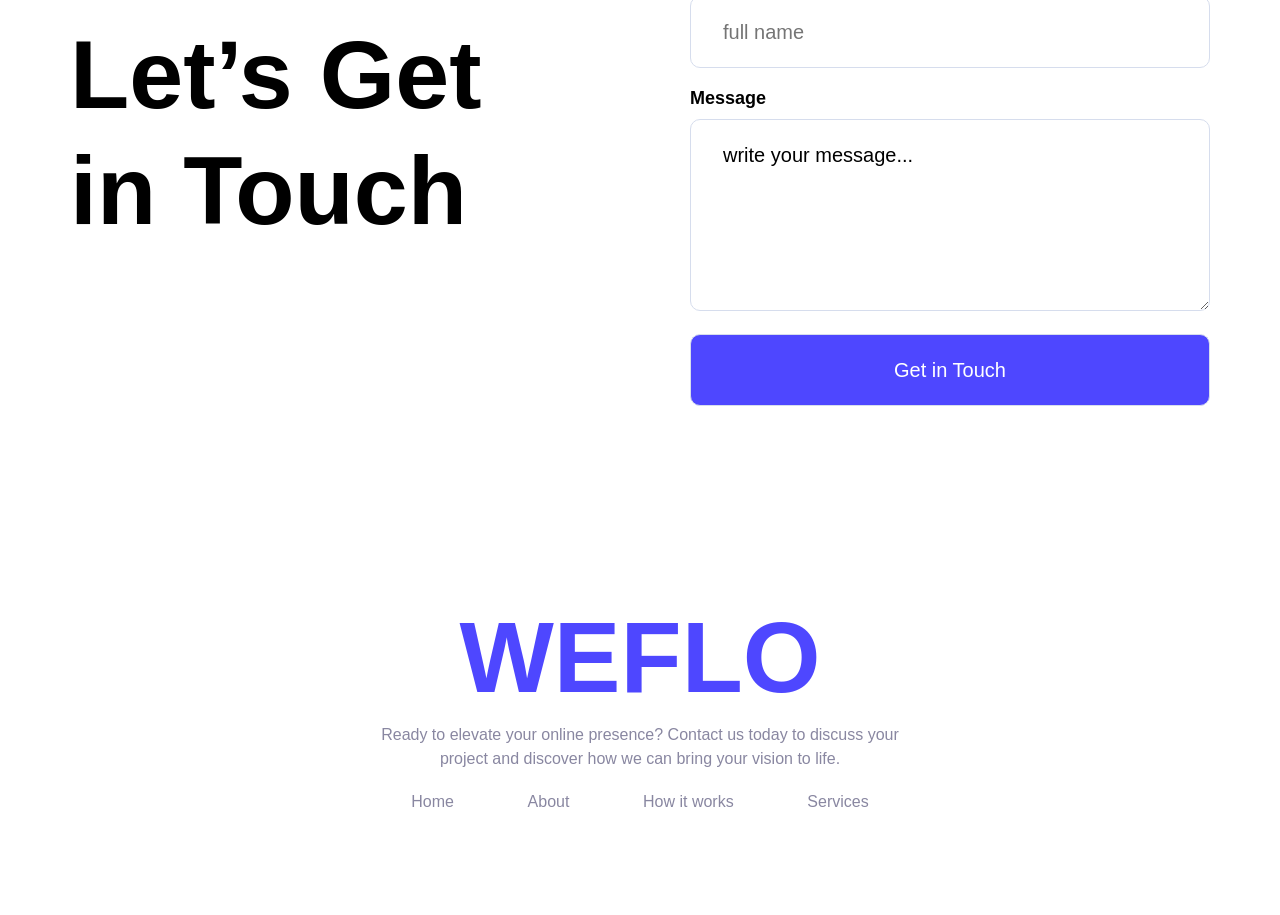
==== commit e568fadf: "Add footer section layout and styling" ====
--- a/B12A01-landing-launchpad/index.html
+++ b/B12A01-landing-launchpad/index.html
@@ -174,21 +174,19 @@
     </main>
 
 
-
-
-
-
-
-
-
-
-
-
-
-
-
-
     <footer>
+        <div class="footer-wrapper text-center">
+            <div class="footer-logo">Weflo</div>
+            <div class="footer-description">Ready to elevate your online presence? Contact us today to discuss your
+                project and discover how we can bring your vision to life.</div>
+            <ul>
+                <li><a href="#">Home</a></li>
+                <li><a href="#">About</a></li>
+                <li><a href="#">How it works</a></li>
+                <li><a href="#">Services</a></li>
+            </ul>
+        </div>
+
 
     </footer>
 
--- a/B12A01-landing-launchpad/styles/styles.css
+++ b/B12A01-landing-launchpad/styles/styles.css
@@ -8,6 +8,7 @@
 
 body {
     min-height: 100vh;
+    
 }
 
 
@@ -36,6 +37,7 @@
     max-width: 1140px;
     margin: 0 auto;
 }
+
 .nav-bar {
     display: flex;
     justify-content: space-between;
@@ -67,10 +69,12 @@
 }
 
 header {
-    background-image: url(../Assets/Hero-bg.png);
+    background-image: linear-gradient(rgba(255, 255, 255, 0.25), rgba(255, 255, 255, 0.25)), url(../Assets/Hero-bg.png);
     background-color: rgba(78, 71, 255, 0.01);
+    background-repeat: no-repeat;
     min-height: 698px;
     background-size: cover;
+    background-position: center ;
 }
 
 
@@ -82,14 +86,17 @@
     justify-content: space-between;
     align-items: center;
 }
+
 .action-content {
     width: 517px;
 }
+
 .action-title {
     font-size: 42px;
     color: #252432;
     font-weight: bold;
 }
+
 .action-sub-title {
     font-size: 24px;
     line-height: 30px;
@@ -97,7 +104,7 @@
     margin: 23px 0;
 }
 
-.action-section-img img{
+.action-section-img img {
     border-radius: 48px;
 }
 
@@ -152,22 +159,26 @@
 .card-content {
     padding: 24px 0;
 }
+
 .card-description {
     font-family: "Inter", sans-serif;
     line-height: 22px;
     margin-top: 8px;
     color: #1E1E1E;
 }
+
 .card-title {
     font-size: 24px;
     color: #1E1E1E;
     font-weight: 600;
     letter-spacing: -0.48px;
 }
+
 .user-cards {
     display: flex;
     justify-content: space-between;
 }
+
 .user-card-container {
     width: 367px;
     height: 243px;
@@ -176,6 +187,7 @@
     background-color: rgba(255, 255, 255, 0.5);
     border-radius: 14px;
 }
+
 .reviwer {
     display: flex;
     align-items: center;
@@ -188,7 +200,7 @@
 
 
 .reviewer-name {
-    color:#757575;
+    color: #757575;
     font-weight: 600;
     line-height: 22px;
     margin-bottom: 2px;
@@ -206,21 +218,26 @@
     margin-bottom: 92px;
     padding: 71px 150px;
     background-color: #ffffff;
-}
+    background: linear-gradient(rgba(255, 255, 255, 0.1), rgba(255, 255, 255, 0.2));
+}
+
 .focus-title {
     font-size: 50px;
     font-weight: bold;
     line-height: 60px;
 }
-.focus-sub-title{
+
+.focus-sub-title {
     line-height: 22px;
     color: rgba(0, 0, 0, 0.5);
     margin: 20px 0;
     font-size: 16px;
 }
+
 .focus-btn {
     margin: 20px 0;
 }
+
 .focus-img {
     border-radius: 48px;
 }
@@ -238,12 +255,15 @@
     padding: 71px 0;
     gap: 100px;
 }
+
 .get-in-touch-content {
     width: 50%;
 }
+
 form {
     width: 50%;
 }
+
 .get-in-touch-title {
     font-size: 97px;
     font-weight: bold;
@@ -251,7 +271,10 @@
     line-height: 116px;
 }
 
-.get-in-touch-form input[type="email"], input[type="text"], input[type="submit"], textarea{
+.get-in-touch-form input[type="email"],
+input[type="text"],
+input[type="submit"],
+textarea {
     font-family: "Inter", sans-serif;
     font-size: 20px;
     line-height: 30px;
@@ -263,7 +286,7 @@
     margin-bottom: 19px;
 }
 
-.get-in-touch-form label{
+.get-in-touch-form label {
     font-family: "Inter", sans-serif;
     font-size: 18px;
     font-weight: 600;
@@ -277,3 +300,31 @@
 }
 
 
+.footer-logo {
+    font-size: 100px;
+    font-weight: 900;
+    color: #4E47FF;
+    text-transform: uppercase;
+    font-family: 'Inter', sans-serif;
+}
+.footer-description {
+    margin: 8px 0 22px 0;
+    color: #8987A1;
+    line-height: 24px;
+}
+.footer-wrapper {
+    width: 531px;
+    margin: 104px auto;
+}
+.footer-wrapper ul {
+    display: flex;
+    justify-content: space-around;
+}
+.footer-wrapper ul li{
+    list-style: none;
+}
+
+.footer-wrapper li a {
+    text-decoration: none;
+    color: #8987A1;
+}
